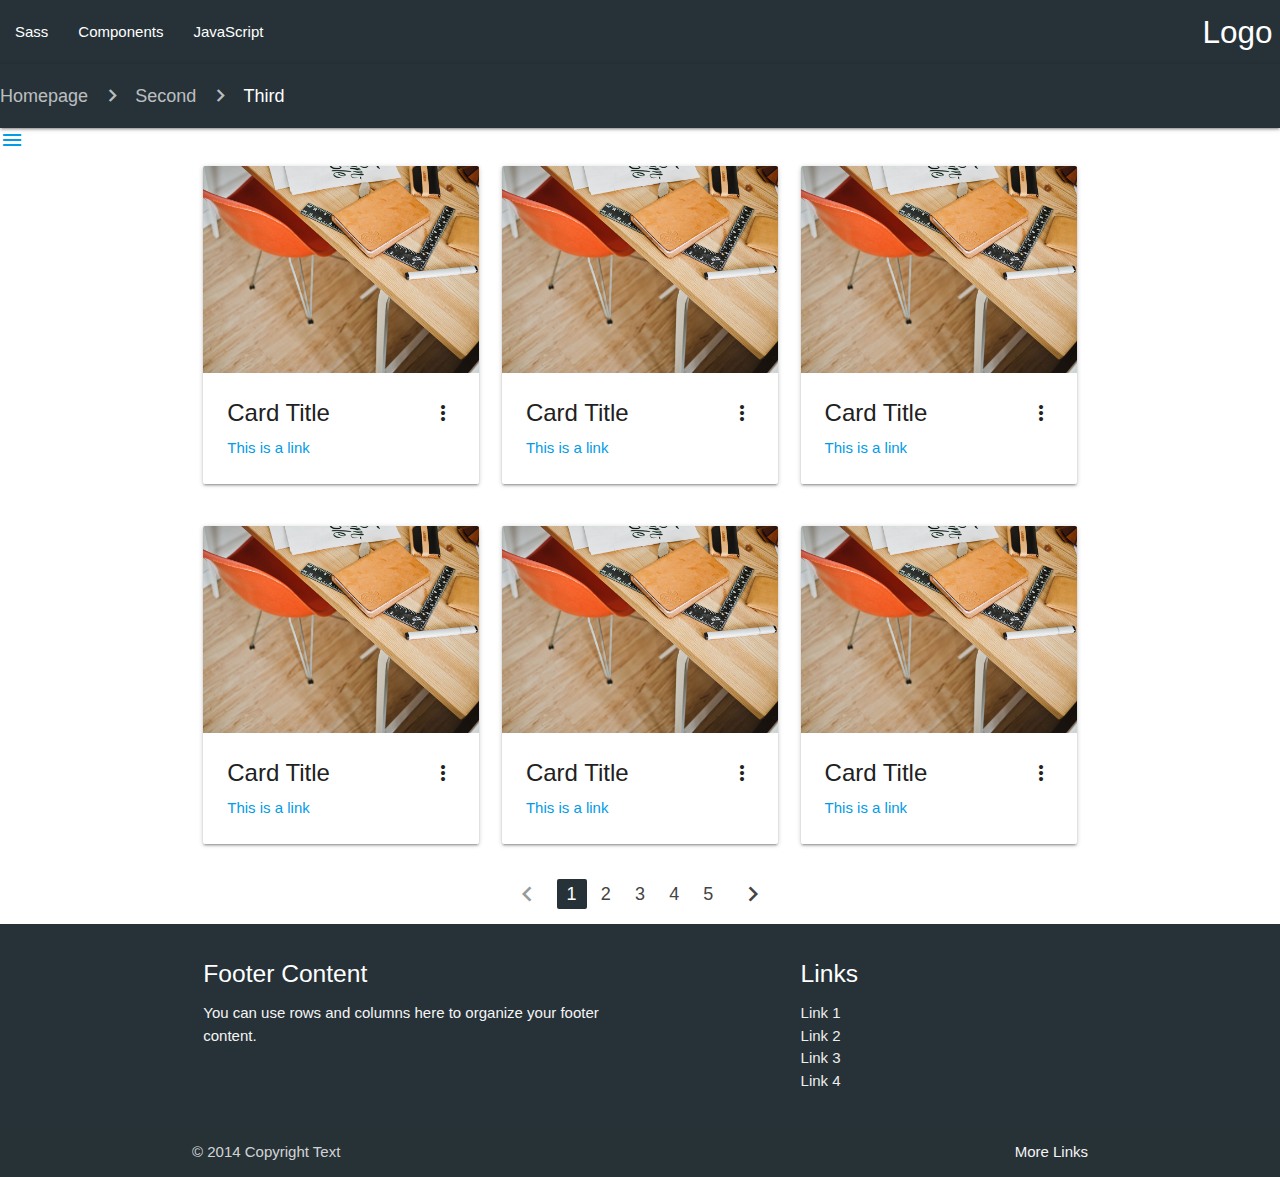
==== index.html @ 04ad6aaa "uplading gen files" ====
<!DOCTYPE html>
<html lang="en">

<head>
  <meta charset="UTF-8">
  <meta name="viewport" content="width=device-width, initial-scale=1.0">
  <meta http-equiv="X-UA-Compatible" content="ie=edge">

  <!--Import Google Icon Font-->
  <link href="https://fonts.googleapis.com/icon?family=Material+Icons" rel="stylesheet">

  <!-- Compiled and minified CSS -->
  <link rel="stylesheet" href="https://cdnjs.cloudflare.com/ajax/libs/materialize/1.0.0/css/materialize.min.css">

  <link rel="stylesheet" href="./css/style.css">

  <title>Homepage</title>
</head>

<body>
  <!-- <div class="container"> -->

  <header>

    <nav>
      <div class="nav-wrapper">
        <a href="#" class="brand-logo right">Logo</a>
        <ul id="nav-mobile" class="left hide-on-med-and-down">
          <li><a href="sass.html">Sass</a></li>
          <li><a href="badges.html">Components</a></li>
          <li><a href="collapsible.html">JavaScript</a></li>
        </ul>
      </div>
    </nav>

    <nav>
      <div class="nav-wrapper">
        <div class="col s12">
          <a href="./index.html" class="breadcrumb">Homepage</a>
          <a href="#!" class="breadcrumb">Second</a>
          <a href="#!" class="breadcrumb">Third</a>
        </div>
      </div>
    </nav>

  </header>

  <main>

    <!-- <nav> navbar content here  </nav> -->

    <ul id="slide-out" class="sidenav">
      <li>
        <div class="user-view">
          <div class="background">
            <img src="images/office.jpg">
          </div>
          <a href="#user"><img class="circle" src="images/yuna.jpg"></a>
          <a href="#name"><span class="white-text name">John Doe</span></a>
          <a href="#email"><span class="white-text email">jdandturk@gmail.com</span></a>
        </div>
      </li>
      <li><a href="#!"><i class="material-icons">cloud</i>First Link With Icon</a></li>
      <li><a href="#!">Second Link</a></li>
      <li>
        <div class="divider"></div>
      </li>
      <li><a class="subheader">Subheader</a></li>
      <li><a class="waves-effect" href="#!">Third Link With Waves</a></li>
    </ul>
    <a href="#" data-target="slide-out" class="sidenav-trigger"><i class="material-icons">menu</i></a>

    <div class="container">

      <div class="row">
        <div class="col s12 m4">

          <div class="card">
            <div class="card-image waves-effect waves-block waves-light">
              <img class="activator" src="images/office.jpg">
            </div>
            <div class="card-content">
              <span class="card-title activator grey-text text-darken-4">Card Title<i
                  class="material-icons right">more_vert</i></span>
              <p><a href="#">This is a link</a></p>
            </div>
            <div class="card-reveal">
              <span class="card-title grey-text text-darken-4">Card Title<i
                  class="material-icons right">close</i></span>
              <p>Here is some more information about this product that is only revealed once clicked on.</p>
            </div>
          </div>

        </div>

        <div class="col s12 m4">

          <div class="card">
            <div class="card-image waves-effect waves-block waves-light">
              <img class="activator" src="images/office.jpg">
            </div>
            <div class="card-content">
              <span class="card-title activator grey-text text-darken-4">Card Title<i
                  class="material-icons right">more_vert</i></span>
              <p><a href="#">This is a link</a></p>
            </div>
            <div class="card-reveal">
              <span class="card-title grey-text text-darken-4">Card Title<i
                  class="material-icons right">close</i></span>
              <p>Here is some more information about this product that is only revealed once clicked on.</p>
            </div>
          </div>

        </div>

        <div class="col s12 m4">

          <div class="card">
            <div class="card-image waves-effect waves-block waves-light">
              <img class="activator" src="images/office.jpg">
            </div>
            <div class="card-content">
              <span class="card-title activator grey-text text-darken-4">Card Title<i
                  class="material-icons right">more_vert</i></span>
              <p><a href="#">This is a link</a></p>
            </div>
            <div class="card-reveal">
              <span class="card-title grey-text text-darken-4">Card Title<i
                  class="material-icons right">close</i></span>
              <p>Here is some more information about this product that is only revealed once clicked on.</p>
            </div>
          </div>

        </div>

      </div>

      <div class="row">
        <div class="col s12 m4">

          <div class="card">
            <div class="card-image waves-effect waves-block waves-light">
              <img class="activator" src="images/office.jpg">
            </div>
            <div class="card-content">
              <span class="card-title activator grey-text text-darken-4">Card Title<i
                  class="material-icons right">more_vert</i></span>
              <p><a href="#">This is a link</a></p>
            </div>
            <div class="card-reveal">
              <span class="card-title grey-text text-darken-4">Card Title<i
                  class="material-icons right">close</i></span>
              <p>Here is some more information about this product that is only revealed once clicked on.</p>
            </div>
          </div>

        </div>

        <div class="col s12 m4">

          <div class="card">
            <div class="card-image waves-effect waves-block waves-light">
              <img class="activator" src="images/office.jpg">
            </div>
            <div class="card-content">
              <span class="card-title activator grey-text text-darken-4">Card Title<i
                  class="material-icons right">more_vert</i></span>
              <p><a href="#">This is a link</a></p>
            </div>
            <div class="card-reveal">
              <span class="card-title grey-text text-darken-4">Card Title<i
                  class="material-icons right">close</i></span>
              <p>Here is some more information about this product that is only revealed once clicked on.</p>
            </div>
          </div>

        </div>

        <div class="col s12 m4">

          <div class="card">
            <div class="card-image waves-effect waves-block waves-light">
              <img class="activator" src="images/office.jpg">
            </div>
            <div class="card-content">
              <span class="card-title activator grey-text text-darken-4">Card Title<i
                  class="material-icons right">more_vert</i></span>
              <p><a href="#">This is a link</a></p>
            </div>
            <div class="card-reveal">
              <span class="card-title grey-text text-darken-4">Card Title<i
                  class="material-icons right">close</i></span>
              <p>Here is some more information about this product that is only revealed once clicked on.</p>
            </div>
          </div>

        </div>

      </div>

      <ul class="pagination center">
        <li class="disabled"><a href="#!"><i class="material-icons">chevron_left</i></a></li>
        <li class="active"><a href="#!">1</a></li>
        <li class="waves-effect"><a href="#!">2</a></li>
        <li class="waves-effect"><a href="#!">3</a></li>
        <li class="waves-effect"><a href="#!">4</a></li>
        <li class="waves-effect"><a href="#!">5</a></li>
        <li class="waves-effect"><a href="#!"><i class="material-icons">chevron_right</i></a></li>
      </ul>

    </div>

  </main>

  <!-- </div> -->

  <footer class="page-footer">
    <div class="container">
      <div class="row">
        <div class="col l6 s12">
          <h5 class="white-text">Footer Content</h5>
          <p class="grey-text text-lighten-4">You can use rows and columns here to organize your footer content.</p>
        </div>
        <div class="col l4 offset-l2 s12">
          <h5 class="white-text">Links</h5>
          <ul>
            <li><a class="grey-text text-lighten-3" href="#!">Link 1</a></li>
            <li><a class="grey-text text-lighten-3" href="#!">Link 2</a></li>
            <li><a class="grey-text text-lighten-3" href="#!">Link 3</a></li>
            <li><a class="grey-text text-lighten-3" href="#!">Link 4</a></li>
          </ul>
        </div>
      </div>
    </div>
    <div class="footer-copyright">
      <div class="container">
        © 2014 Copyright Text
        <a class="grey-text text-lighten-4 right" href="#!">More Links</a>
      </div>
    </div>
  </footer>

  <!-- Compiled and minified JavaScript -->
  <script src="https://cdnjs.cloudflare.com/ajax/libs/materialize/1.0.0/js/materialize.min.js"></script>

  <script src="js/script.js"></script>

</body>

</html>
---- css/style.css ----
body {
  display: flex;
  min-height: 100vh;
  flex-direction: column;
}

main {
  flex: 1 0 auto;
}

nav {
  background-color: #263238;
  /* background-color: #37474f; */
}

.page-footer {
  background-color: #263238;
}

.pagination li.active {
  background-color: #263238;
}
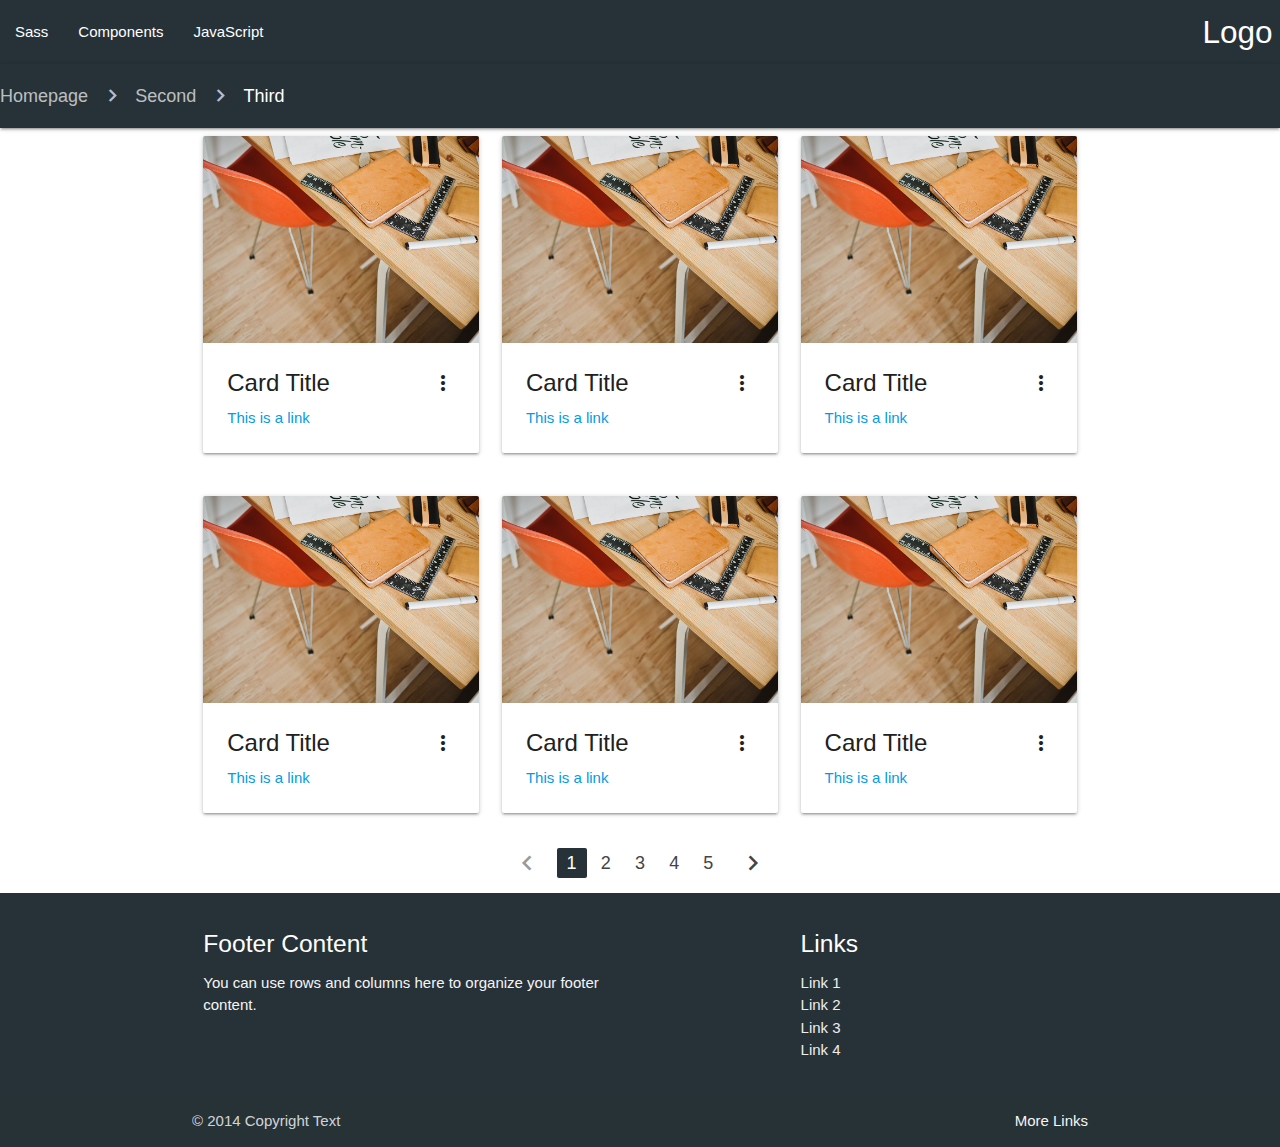
==== commit f5173502: "updating style of sidebar links" ====
--- a/index.html
+++ b/index.html
@@ -25,7 +25,8 @@
     <nav>
       <div class="nav-wrapper">
         <a href="#" class="brand-logo right">Logo</a>
-        <ul id="nav-mobile" class="left hide-on-med-and-down">
+        <!-- <ul id="nav-mobile" class="left hide-on-med-and-down"> -->
+        <ul id="nav-mobile" class="left">
           <li><a href="sass.html">Sass</a></li>
           <li><a href="badges.html">Components</a></li>
           <li><a href="collapsible.html">JavaScript</a></li>
@@ -60,15 +61,15 @@
           <a href="#email"><span class="white-text email">jdandturk@gmail.com</span></a>
         </div>
       </li>
-      <li><a href="#!"><i class="material-icons">cloud</i>First Link With Icon</a></li>
-      <li><a href="#!">Second Link</a></li>
+      <li><a class="waves-effect" href="#!"><i class="material-icons">cloud</i>First Link With Icon</a></li>
+      <li><a class="waves-effect" href="#!"><i class="material-icons">cloud</i>Second Link With Icon</a></li>
       <li>
         <div class="divider"></div>
       </li>
       <li><a class="subheader">Subheader</a></li>
       <li><a class="waves-effect" href="#!">Third Link With Waves</a></li>
     </ul>
-    <a href="#" data-target="slide-out" class="sidenav-trigger"><i class="material-icons">menu</i></a>
+    <!-- <a href="#" data-target="slide-out" class="sidenav-trigger"><i class="material-icons">menu</i></a> -->
 
     <div class="container">
 
--- a/css/style.css
+++ b/css/style.css
@@ -19,4 +19,4 @@
 
 .pagination li.active {
   background-color: #263238;
-}+}
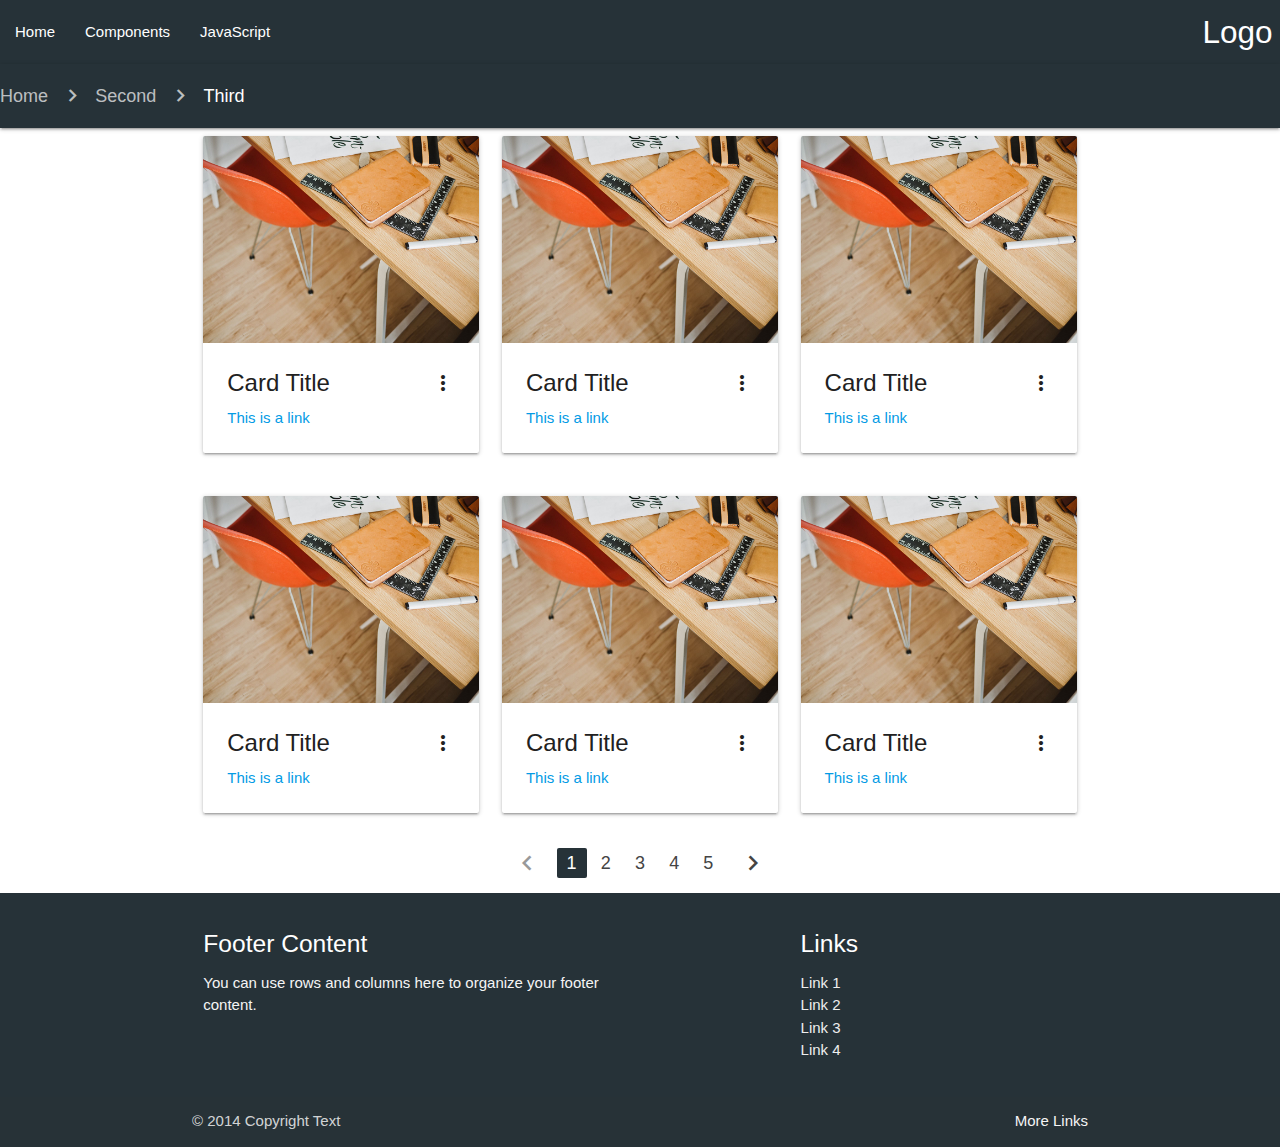
==== commit 4669eb53: "Changing links names" ====
--- a/index.html
+++ b/index.html
@@ -27,7 +27,7 @@
         <a href="#" class="brand-logo right">Logo</a>
         <!-- <ul id="nav-mobile" class="left hide-on-med-and-down"> -->
         <ul id="nav-mobile" class="left">
-          <li><a href="sass.html">Sass</a></li>
+          <li><a href="index.html">Home</a></li>
           <li><a href="badges.html">Components</a></li>
           <li><a href="collapsible.html">JavaScript</a></li>
         </ul>
@@ -37,7 +37,7 @@
     <nav>
       <div class="nav-wrapper">
         <div class="col s12">
-          <a href="./index.html" class="breadcrumb">Homepage</a>
+          <a href="./index.html" class="breadcrumb">Home</a>
           <a href="#!" class="breadcrumb">Second</a>
           <a href="#!" class="breadcrumb">Third</a>
         </div>
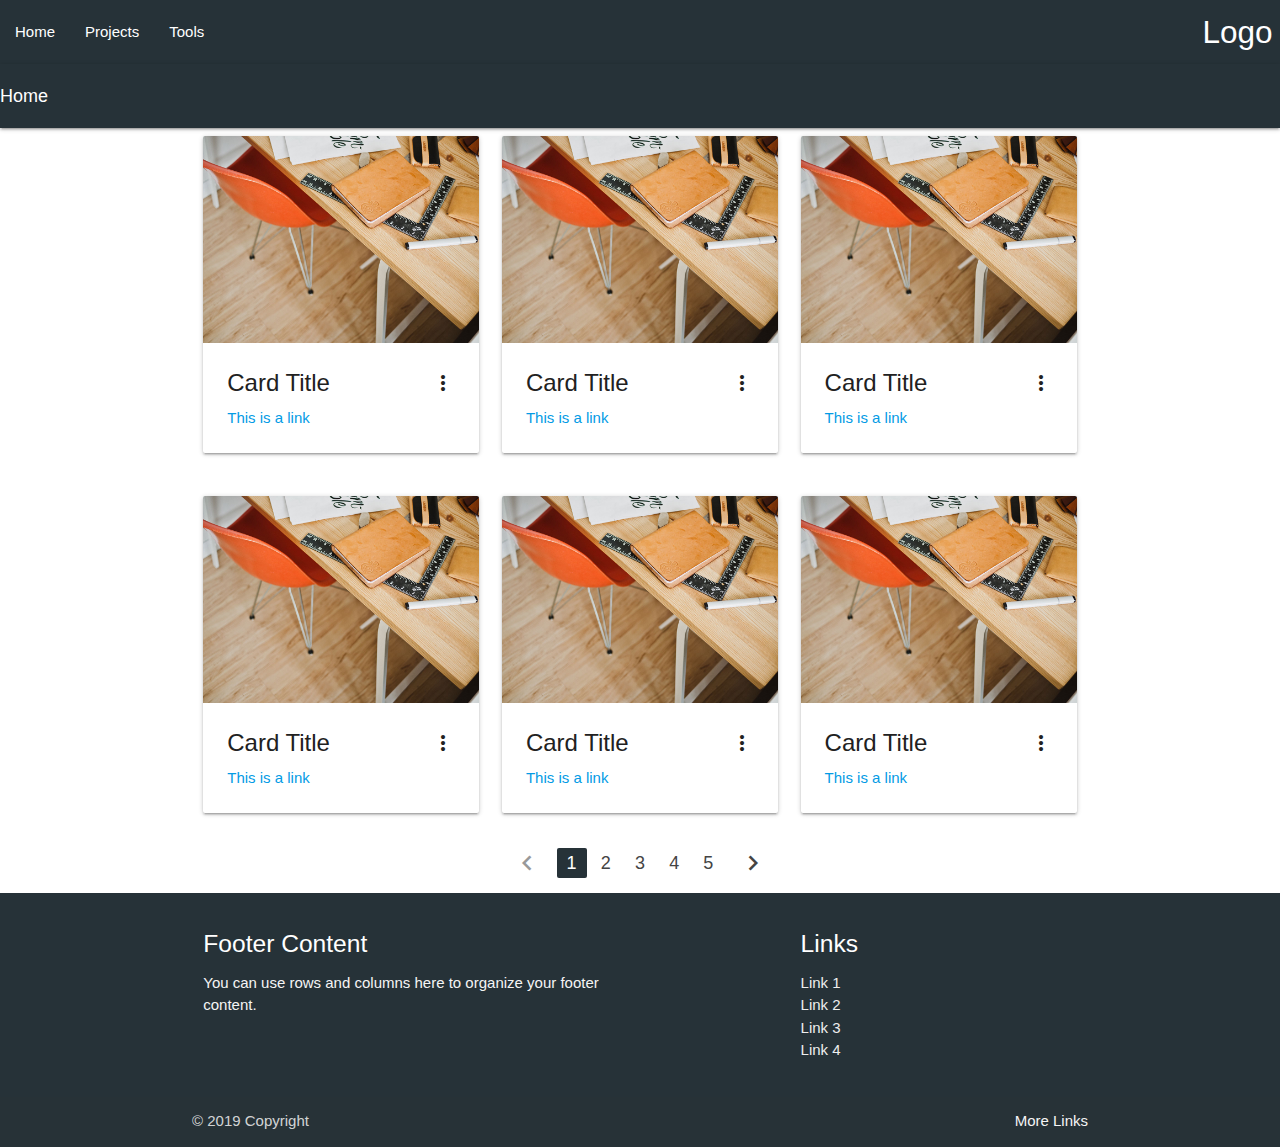
==== commit 1fc3bffe: "adding projects and tools pages" ====
--- a/index.html
+++ b/index.html
@@ -27,9 +27,9 @@
         <a href="#" class="brand-logo right">Logo</a>
         <!-- <ul id="nav-mobile" class="left hide-on-med-and-down"> -->
         <ul id="nav-mobile" class="left">
-          <li><a href="index.html">Home</a></li>
-          <li><a href="badges.html">Components</a></li>
-          <li><a href="collapsible.html">JavaScript</a></li>
+          <li><a href="./index.html">Home</a></li>
+          <li><a href="./projects/projects.html">Projects</a></li>
+          <li><a href="./tools/tools.html">Tools</a></li>
         </ul>
       </div>
     </nav>
@@ -38,8 +38,6 @@
       <div class="nav-wrapper">
         <div class="col s12">
           <a href="./index.html" class="breadcrumb">Home</a>
-          <a href="#!" class="breadcrumb">Second</a>
-          <a href="#!" class="breadcrumb">Third</a>
         </div>
       </div>
     </nav>
@@ -54,20 +52,23 @@
       <li>
         <div class="user-view">
           <div class="background">
-            <img src="images/office.jpg">
-          </div>
-          <a href="#user"><img class="circle" src="images/yuna.jpg"></a>
+            <img src="./images/office.jpg">
+          </div>
+          <a href="#user"><img class="circle" src="./images/yuna.jpg"></a>
           <a href="#name"><span class="white-text name">John Doe</span></a>
           <a href="#email"><span class="white-text email">jdandturk@gmail.com</span></a>
         </div>
       </li>
       <li><a class="waves-effect" href="#!"><i class="material-icons">cloud</i>First Link With Icon</a></li>
       <li><a class="waves-effect" href="#!"><i class="material-icons">cloud</i>Second Link With Icon</a></li>
+      <li><a class="waves-effect" href="./index.html">Home</a></li>
       <li>
         <div class="divider"></div>
       </li>
-      <li><a class="subheader">Subheader</a></li>
-      <li><a class="waves-effect" href="#!">Third Link With Waves</a></li>
+      <li><a class="subheader">Projects</a></li>
+      <li><a class="waves-effect" href="./projects/projects.html">Projects</a></li>
+      <li><a class="subheader">Tools</a></li>
+      <li><a class="waves-effect" href="./tools/tools.html">Tools</a></li>
     </ul>
     <!-- <a href="#" data-target="slide-out" class="sidenav-trigger"><i class="material-icons">menu</i></a> -->
 
@@ -78,47 +79,47 @@
 
           <div class="card">
             <div class="card-image waves-effect waves-block waves-light">
-              <img class="activator" src="images/office.jpg">
-            </div>
-            <div class="card-content">
-              <span class="card-title activator grey-text text-darken-4">Card Title<i
-                  class="material-icons right">more_vert</i></span>
-              <p><a href="#">This is a link</a></p>
-            </div>
-            <div class="card-reveal">
-              <span class="card-title grey-text text-darken-4">Card Title<i
-                  class="material-icons right">close</i></span>
-              <p>Here is some more information about this product that is only revealed once clicked on.</p>
-            </div>
-          </div>
-
-        </div>
-
-        <div class="col s12 m4">
-
-          <div class="card">
-            <div class="card-image waves-effect waves-block waves-light">
-              <img class="activator" src="images/office.jpg">
-            </div>
-            <div class="card-content">
-              <span class="card-title activator grey-text text-darken-4">Card Title<i
-                  class="material-icons right">more_vert</i></span>
-              <p><a href="#">This is a link</a></p>
-            </div>
-            <div class="card-reveal">
-              <span class="card-title grey-text text-darken-4">Card Title<i
-                  class="material-icons right">close</i></span>
-              <p>Here is some more information about this product that is only revealed once clicked on.</p>
-            </div>
-          </div>
-
-        </div>
-
-        <div class="col s12 m4">
-
-          <div class="card">
-            <div class="card-image waves-effect waves-block waves-light">
-              <img class="activator" src="images/office.jpg">
+              <img class="activator" src="./images/office.jpg">
+            </div>
+            <div class="card-content">
+              <span class="card-title activator grey-text text-darken-4">Card Title<i
+                  class="material-icons right">more_vert</i></span>
+              <p><a href="#">This is a link</a></p>
+            </div>
+            <div class="card-reveal">
+              <span class="card-title grey-text text-darken-4">Card Title<i
+                  class="material-icons right">close</i></span>
+              <p>Here is some more information about this product that is only revealed once clicked on.</p>
+            </div>
+          </div>
+
+        </div>
+
+        <div class="col s12 m4">
+
+          <div class="card">
+            <div class="card-image waves-effect waves-block waves-light">
+              <img class="activator" src="./images/office.jpg">
+            </div>
+            <div class="card-content">
+              <span class="card-title activator grey-text text-darken-4">Card Title<i
+                  class="material-icons right">more_vert</i></span>
+              <p><a href="#">This is a link</a></p>
+            </div>
+            <div class="card-reveal">
+              <span class="card-title grey-text text-darken-4">Card Title<i
+                  class="material-icons right">close</i></span>
+              <p>Here is some more information about this product that is only revealed once clicked on.</p>
+            </div>
+          </div>
+
+        </div>
+
+        <div class="col s12 m4">
+
+          <div class="card">
+            <div class="card-image waves-effect waves-block waves-light">
+              <img class="activator" src="./images/office.jpg">
             </div>
             <div class="card-content">
               <span class="card-title activator grey-text text-darken-4">Card Title<i
@@ -141,47 +142,47 @@
 
           <div class="card">
             <div class="card-image waves-effect waves-block waves-light">
-              <img class="activator" src="images/office.jpg">
-            </div>
-            <div class="card-content">
-              <span class="card-title activator grey-text text-darken-4">Card Title<i
-                  class="material-icons right">more_vert</i></span>
-              <p><a href="#">This is a link</a></p>
-            </div>
-            <div class="card-reveal">
-              <span class="card-title grey-text text-darken-4">Card Title<i
-                  class="material-icons right">close</i></span>
-              <p>Here is some more information about this product that is only revealed once clicked on.</p>
-            </div>
-          </div>
-
-        </div>
-
-        <div class="col s12 m4">
-
-          <div class="card">
-            <div class="card-image waves-effect waves-block waves-light">
-              <img class="activator" src="images/office.jpg">
-            </div>
-            <div class="card-content">
-              <span class="card-title activator grey-text text-darken-4">Card Title<i
-                  class="material-icons right">more_vert</i></span>
-              <p><a href="#">This is a link</a></p>
-            </div>
-            <div class="card-reveal">
-              <span class="card-title grey-text text-darken-4">Card Title<i
-                  class="material-icons right">close</i></span>
-              <p>Here is some more information about this product that is only revealed once clicked on.</p>
-            </div>
-          </div>
-
-        </div>
-
-        <div class="col s12 m4">
-
-          <div class="card">
-            <div class="card-image waves-effect waves-block waves-light">
-              <img class="activator" src="images/office.jpg">
+              <img class="activator" src="./images/office.jpg">
+            </div>
+            <div class="card-content">
+              <span class="card-title activator grey-text text-darken-4">Card Title<i
+                  class="material-icons right">more_vert</i></span>
+              <p><a href="#">This is a link</a></p>
+            </div>
+            <div class="card-reveal">
+              <span class="card-title grey-text text-darken-4">Card Title<i
+                  class="material-icons right">close</i></span>
+              <p>Here is some more information about this product that is only revealed once clicked on.</p>
+            </div>
+          </div>
+
+        </div>
+
+        <div class="col s12 m4">
+
+          <div class="card">
+            <div class="card-image waves-effect waves-block waves-light">
+              <img class="activator" src="./images/office.jpg">
+            </div>
+            <div class="card-content">
+              <span class="card-title activator grey-text text-darken-4">Card Title<i
+                  class="material-icons right">more_vert</i></span>
+              <p><a href="#">This is a link</a></p>
+            </div>
+            <div class="card-reveal">
+              <span class="card-title grey-text text-darken-4">Card Title<i
+                  class="material-icons right">close</i></span>
+              <p>Here is some more information about this product that is only revealed once clicked on.</p>
+            </div>
+          </div>
+
+        </div>
+
+        <div class="col s12 m4">
+
+          <div class="card">
+            <div class="card-image waves-effect waves-block waves-light">
+              <img class="activator" src="./images/office.jpg">
             </div>
             <div class="card-content">
               <span class="card-title activator grey-text text-darken-4">Card Title<i
@@ -235,7 +236,7 @@
     </div>
     <div class="footer-copyright">
       <div class="container">
-        © 2014 Copyright Text
+        © 2019 Copyright
         <a class="grey-text text-lighten-4 right" href="#!">More Links</a>
       </div>
     </div>
@@ -244,7 +245,7 @@
   <!-- Compiled and minified JavaScript -->
   <script src="https://cdnjs.cloudflare.com/ajax/libs/materialize/1.0.0/js/materialize.min.js"></script>
 
-  <script src="js/script.js"></script>
+  <script src="./js/script.js"></script>
 
 </body>
 
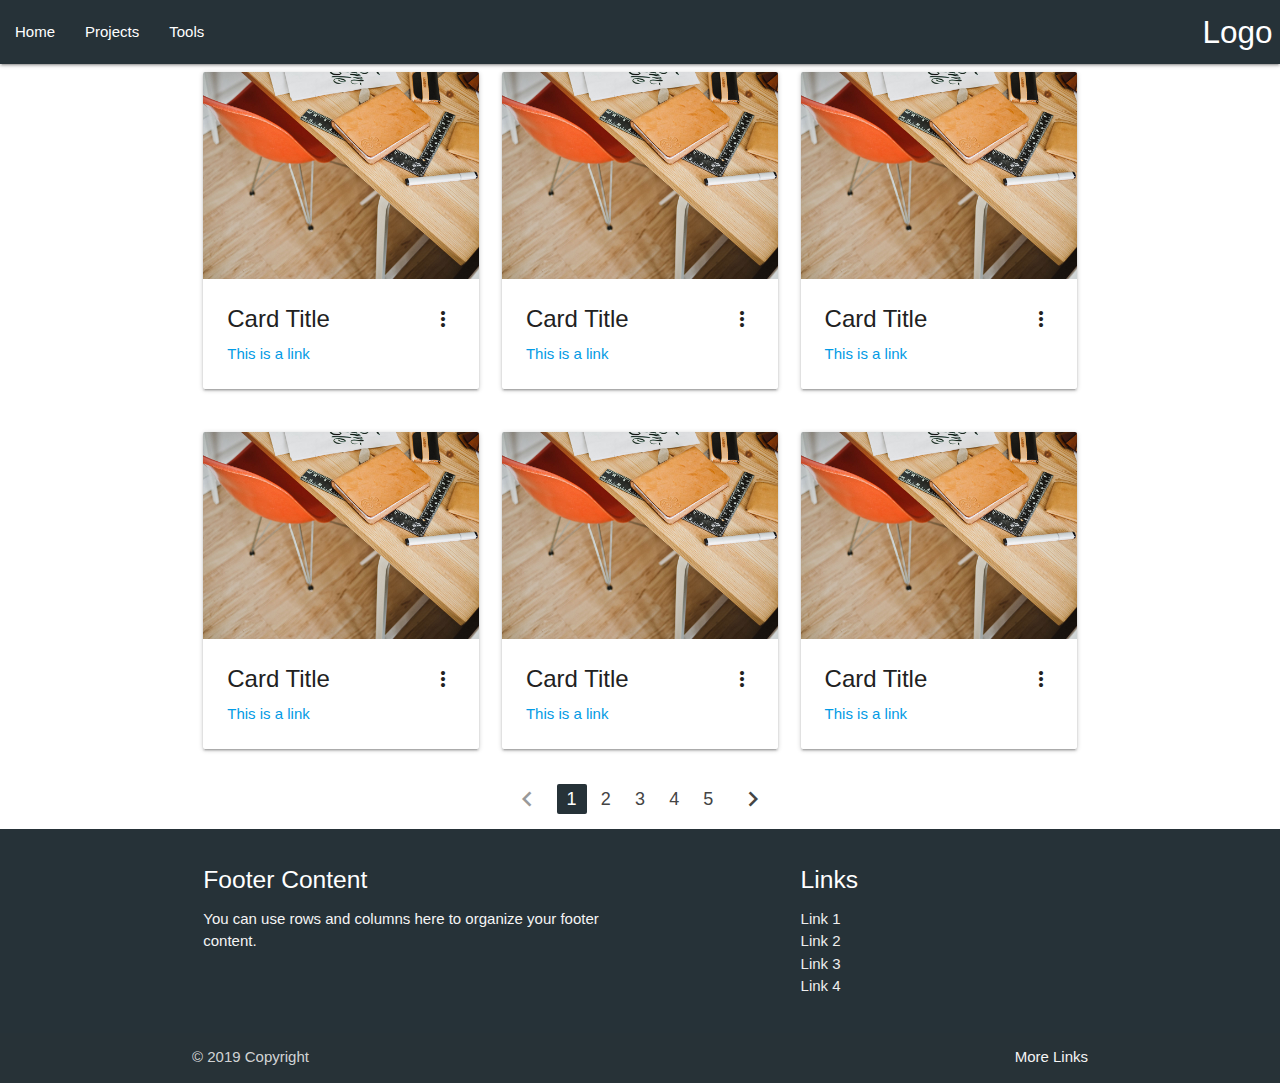
==== commit 14eb55f8: "updating projects and tools pages" ====
--- a/index.html
+++ b/index.html
@@ -34,13 +34,13 @@
       </div>
     </nav>
 
-    <nav>
+    <!-- <nav>
       <div class="nav-wrapper">
         <div class="col s12">
           <a href="./index.html" class="breadcrumb">Home</a>
         </div>
       </div>
-    </nav>
+    </nav> -->
 
   </header>
 
